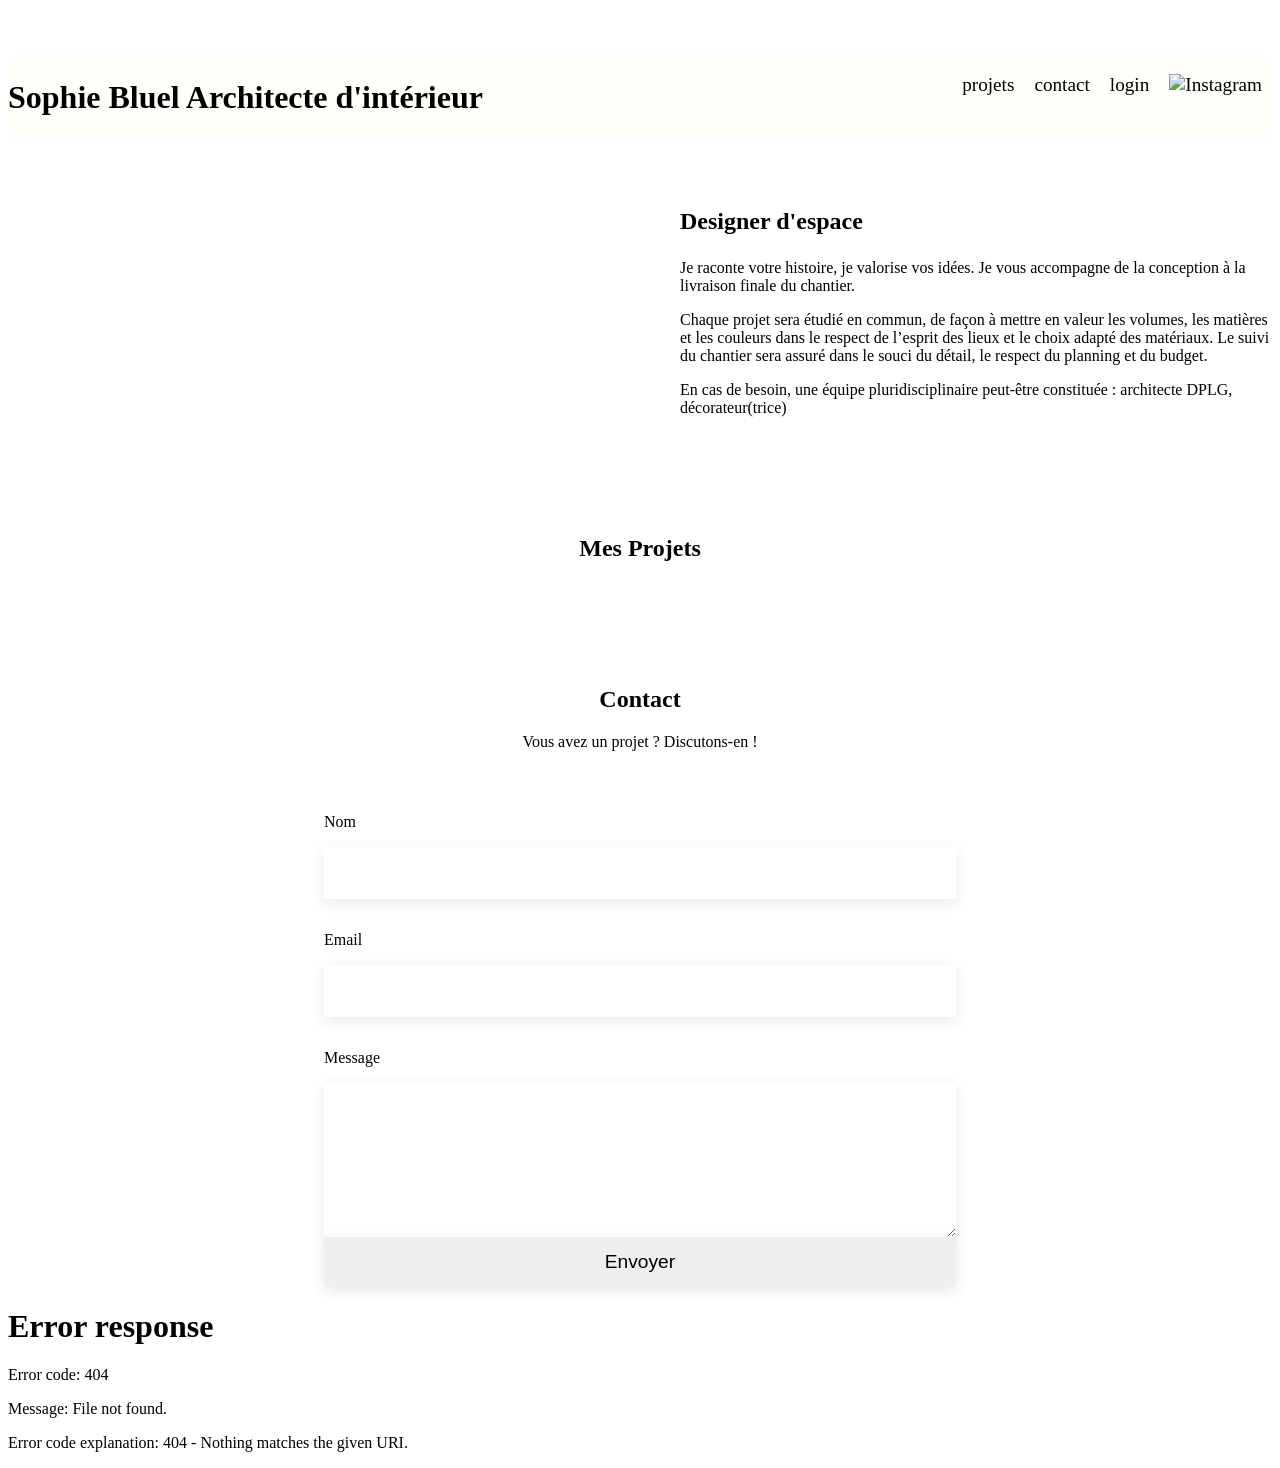
==== FrontEnd/index.html @ e0d150ce "implantation reussie du template header, refactorisation des fonctions" ====
<!DOCTYPE html>
<html lang="fr">
<head>
	<meta charset="UTF-8">
	<title>Sophie Bluel - Architecte d'intérieur</title>
	<meta name="viewport" content="width=device-width, initial-scale=1.0">
	<link rel="preconnect" href="https://fonts.googleapis.com">
	<link rel="preconnect" href="https://fonts.gstatic.com" crossorigin>
	<link href="https://fonts.googleapis.com/css2?family=Syne:wght@700;800&family=Work+Sans&display=swap" rel="stylesheet">
	<link href="https://fonts.googleapis.com/css2?&family=Material+Symbols+Outlined:opsz,wght,FILL,GRAD@24,400,0,0&icon_names=edit_square" rel="stylesheet">
	<meta name="description" content="">
	<link rel="stylesheet" href="./assets/style/style.css">
	<link rel="stylesheet" href="./assets/style/header.css">
	<link rel="stylesheet" href="./assets/style/footer.css">
	<link rel="stylesheet" href="./assets/style/index.css">
	<link rel="stylesheet" href="./assets/style/modale.css">
	<script type="module" src="./js/main.js" defer></script>
</head>
<body>
	<div id="modal1" style="display: none;">
		<div class="modal-wrapper">
			<button id="fermer-modal">Fermer</button>
		</div>
	</div>
<div id="header-container"></div>
<!--<header>
	<div id="banniere-edit" style="display: none;">
		<span class="material-symbols-outlined">edit_square</span>
		<p>Mode édition</p>
	</div>
	<div id="header-content">
		<h1>Sophie Bluel <span>Architecte d'intérieur</span></h1>
		<nav>
			<ul>
				<li><a href="index.html#portfolio">projets</a></li>
				<li><a href="index.html#contact">contact</a></li>
				<li id="login-link" class="hidden"><a href="connexion.html">login</a></li>
				<li id="logout-link" ><a>logout</a></li>
				<li><img src="assets\icons\instagram.png" alt="Instagram"></li>
			</ul>
		</nav>
	</div>
</header>-->
<main>
	<section id="introduction">
		<figure>
			<img src="./assets/images/sophie-bluel.png" alt="">
		</figure>
		<article>
			<h2>Designer d'espace</h2>
			<p>Je raconte votre histoire, je valorise vos idées. Je vous accompagne de la conception à la livraison finale du chantier.</p>
			<p>Chaque projet sera étudié en commun, de façon à mettre en valeur les volumes, les matières et les couleurs dans le respect de l’esprit des lieux et le choix adapté des matériaux. Le suivi du chantier sera assuré dans le souci du détail, le respect du planning et du budget.</p>
			<p>En cas de besoin, une équipe pluridisciplinaire peut-être constituée : architecte DPLG, décorateur(trice)</p>
		</article>
	</section>
	<section id="portfolio">
		<div id="projets">
			<h2>Mes Projets</h2>
			<a id="button" style="display: none;" >
				<span class="material-symbols-outlined">edit_square</span>
				<p>modifier</p>
			</a>
		</div>
		<div class="filtres" style="display: flex;"></div>
		<div class="gallery">
		</div>
	</section>
	<section id="contact">
		<h2>Contact</h2>
		<p>Vous avez un projet ? Discutons-en !</p>
		<form action="#" method="post">
			<label for="name">Nom</label>
			<input type="text" name="name" id="name">
			<label for="email">Email</label>
			<input type="email" name="email" id="email">
			<label for="message">Message</label>
			<textarea name="message" id="message" cols="30" rows="10"></textarea>
			<input type="submit" value="Envoyer">
		</form>
	</section>
</main>
<div id="footer-container"></div>
</body>
</html>
---- FrontEnd/assets/style/header.css ----
header {
	margin: 0;
	display: flex;
	flex-direction: column;
	
}
#header-content {
	display: flex;
	justify-content: space-between;
	margin: 50px 0;
	background-color: #FFFEF8;
}
#banniere-edit {
	width: 100%;
	margin: 0;
	display: flex;
	flex-direction: row;
	justify-content: center;
	background-color: black;
	color: #FFFFFF;
}
#banniere-edit p {
	font-family: 'Work Sans';
	font-size: 16px;
	margin:0;
	padding: 20px 10px;
}
#banniere-edit span {
	font-size: 16px;
	margin: 0;
	padding: 20px 0;
}
nav ul {
	display: flex;
	align-items: center;
	list-style-type: none;
}
.hidden {
	display: none;
}
nav li {
	padding: 0 10px;
	font-size: 1.2em;
}

nav a {
	cursor: pointer;
	text-decoration: none;
	color: inherit;
}

li:hover {
	color: #B1663C;
}
---- FrontEnd/assets/style/index.css ----
#introduction {
	display: flex;
	align-items: center;
}
#introduction figure {
	flex: 1
}
#introduction img {
	display: block;
	margin: auto;
	width: 80%;
}

#introduction article {
	flex: 1
}
#introduction h2 {
	margin-bottom: 1em;
}

#introduction p {
	margin-bottom: 0.5em;
}
#projets {
	display: flex;
	padding: 90px 0 30px 0;
	max-width: 800px;
	height: fit-content;
	margin: auto;
	justify-content: center;
	position: relative;
}
#projets h2 {
	margin-bottom: 1em;
	text-align: center;
}

#button {
	all: unset;
	cursor: pointer;
	padding-top: 10px;
	display: flex;
	position: absolute;
	right: 190px;
}
#button span{
	font-size: 16px;
}
#button p {
	font-size: 14px;
	margin-left: 8px;
}
#button:hover {
	color:#B1663C;
}
.filtres-off{
	display: none;
}
.filtres {
	max-width: 585px;
	display: flex;
	flex-direction: row;
	margin:auto;
	justify-content: space-between;
}

.filtres button {
	font-family: 'Syne';
	font-weight: 700;
	font-size: 16px;
	color: #1D6154;
	background-color: white;
	display: flex;
    flex-direction: row;
    width: fit-content;
    height: 37px;
    padding-left: 10px;
    padding-right: 10px;
    border: 2px solid #1D6154;
    border-radius: 25px;
    justify-content: center;
    align-items: center;
    column-gap: 8px;
    cursor: pointer;
    box-sizing: border-box;

}
.filtres .clicked {
	color: white;
	background-color: #1D6154;
}

.filtres button:hover {
	color: white;
	background-color: #1D6154;
}

.gallery {
	margin-top: 50px;
	width: 100%;
	display: grid;
	grid-template-columns: 1fr 1fr 1fr;
	grid-column-gap: 20px;
	grid-row-gap: 20px;
}

.gallery img {
	width: 100%;

}
#contact {
	width: 50%;
margin: auto;
}
#contact > * {
	text-align: center;

}
#contact h2{
	margin-bottom: 20px;
}
#contact form {
	text-align: left;
	margin-top:30px;
	display: flex;
	flex-direction: column;
}
#contact input {
	height: 50px;
	font-size: 1.2em;
	border: none;
	box-shadow: 0px 4px 14px rgba(0, 0, 0, 0.09);
}
#contact label {
	margin: 2em 0 1em 0;
}
#contact textarea {
	border: none;
	box-shadow: 0px 4px 14px rgba(0, 0, 0, 0.09);
}
---- FrontEnd/assets/style/modale.css ----
#modal1 {
    display: flex;
    align-items: center;
    justify-content: center;
    position: fixed;
    top: 0;
    left: 0;
    width:100%;
    height:100%;
    background-color: rgba(0, 0, 0, 0.8);
    z-index: 999;
}
.modal-wrapper {
    width: 630px;
    height: 80%;
    background-color:  #FFFEF8;
    border-radius: 20px;
    z-index: 1000;

}
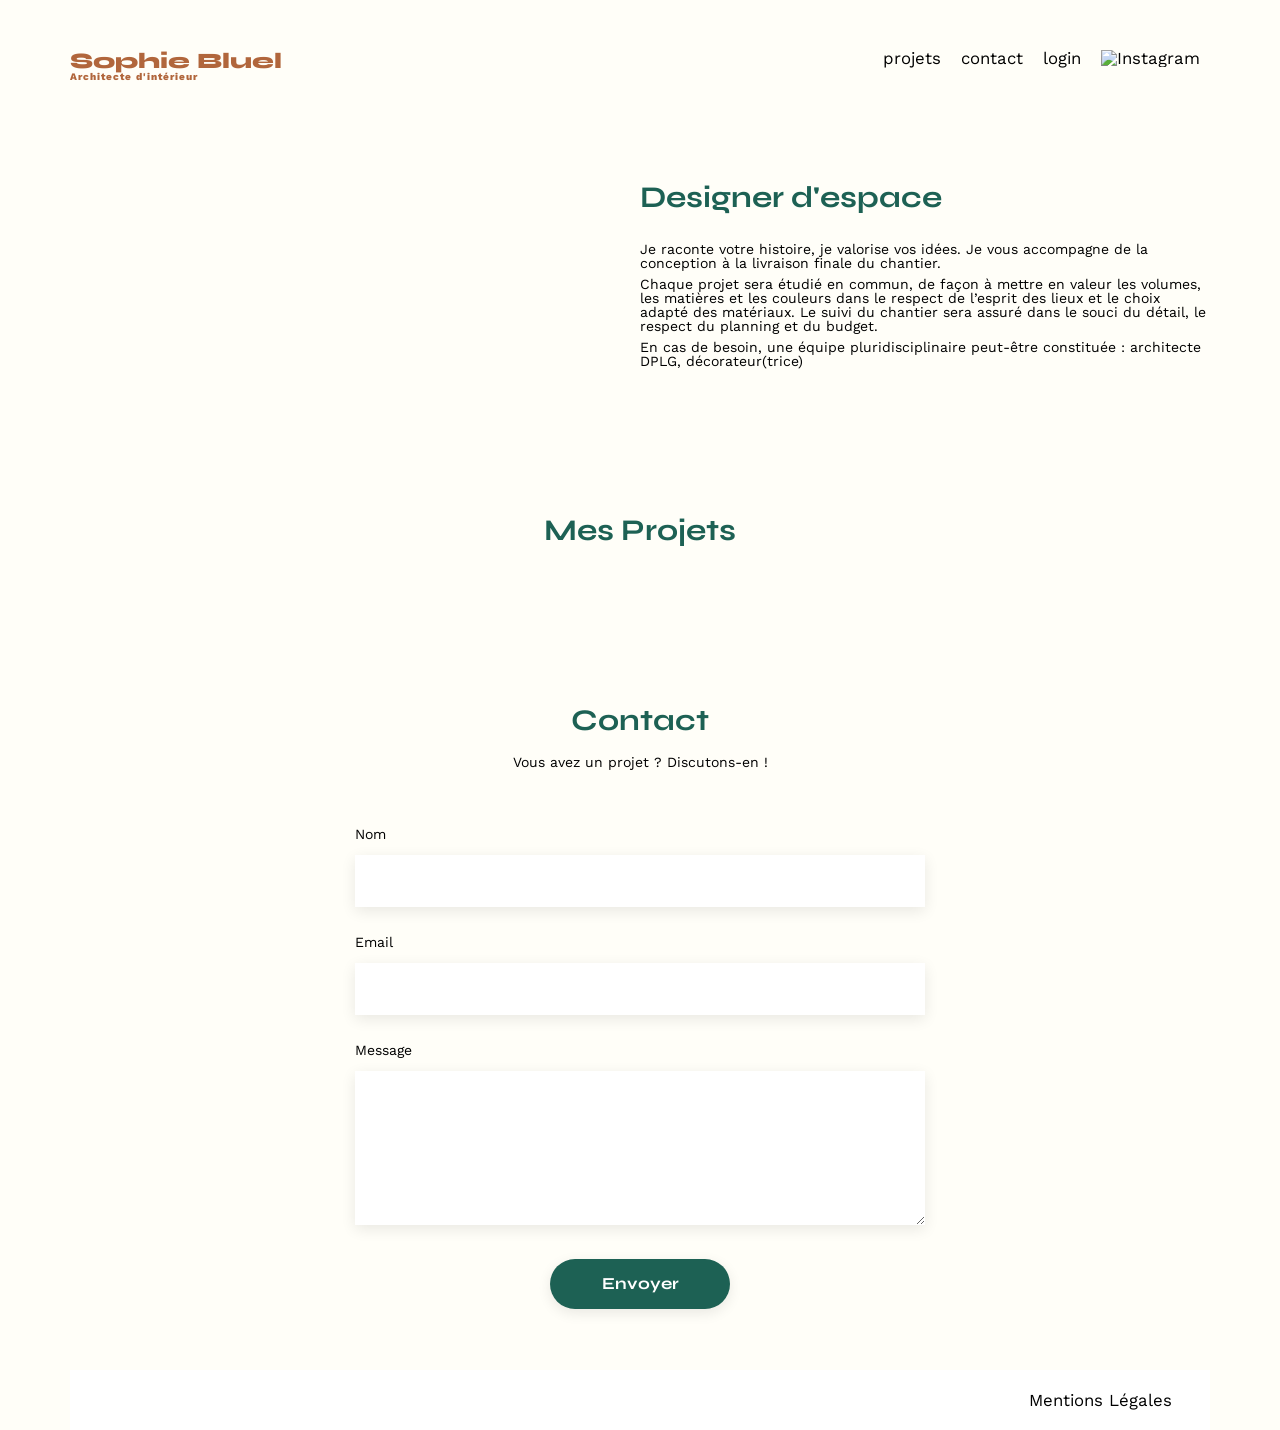
==== commit ad53d4f9: "version du 0302, avec suppression fichiers, ajout en cours" ====
--- a/FrontEnd/index.html
+++ b/FrontEnd/index.html
@@ -19,28 +19,46 @@
 <body>
 	<div id="modal1" style="display: none;">
 		<div class="modal-wrapper">
-			<button id="fermer-modal">Fermer</button>
+			<div id="modal-gallery" style="display: flex;">
+				<button class="fermer-modal"><img src="assets/icons/cross-close.png" alt="Fermer"></button>
+				<h2>Galerie photo</h2>
+				<div id="erreur-suppression" class="erreur-message"></div>
+				<div class="photo-gallery"></div>
+				<div class="ajout-container">
+					<button id="btn-ajout" class="btn-modal">Ajouter une photo</button>
+				</div>
+			</div>
+			<div id="modal-add" style="display: none;">
+				<div class="button-wrapper">
+					<button id="retour-gallery"><img src="assets/icons/fleche-retour.png" alt="Retour Galerie"></button>
+					<button class="fermer-modal"><img src="assets/icons/cross-close.png" alt="Fermer"></button>
+				</div>
+				<h2>Ajout photo</h2>
+				<form>
+					<div class ="img-dropzone">
+						<div class="dropzone-content" style="display:flex">
+							<img src="assets/icons/stylised-picture.png">
+							<button id="file-select" class="btn-modal">+ Ajouter photo</button>
+							<input type="file" id="img-upload" style="display: none">>
+							<p class="message-img-type" style="display:block">jpg, png : 4mo max</p>
+							<p class="erreur-img-type" style="display:none">jpg, png : 4mo max</p>
+						</div>
+						<img id="preview" src="" alt="apreçu de la photo" style="display: none;">
+					</div>
+					<label for="titre">Titre</label>
+					<input type="text" name="titre" id="titre">
+					<label for="categorie">Catégorie</label>
+					<select id="categorie" name="categorie" class="cat-opt">
+						<option value="0"></option>
+					</select>
+				</form>
+				<div class="ajout-container">
+					<button id="btn-valider" class="btn-modal incomplet">Valider</button>
+				</div>
+			</div>
 		</div>
 	</div>
 <div id="header-container"></div>
-<!--<header>
-	<div id="banniere-edit" style="display: none;">
-		<span class="material-symbols-outlined">edit_square</span>
-		<p>Mode édition</p>
-	</div>
-	<div id="header-content">
-		<h1>Sophie Bluel <span>Architecte d'intérieur</span></h1>
-		<nav>
-			<ul>
-				<li><a href="index.html#portfolio">projets</a></li>
-				<li><a href="index.html#contact">contact</a></li>
-				<li id="login-link" class="hidden"><a href="connexion.html">login</a></li>
-				<li id="logout-link" ><a>logout</a></li>
-				<li><img src="assets\icons\instagram.png" alt="Instagram"></li>
-			</ul>
-		</nav>
-	</div>
-</header>-->
 <main>
 	<section id="introduction">
 		<figure>
--- a/FrontEnd/assets/style/style.css
+++ b/FrontEnd/assets/style/style.css
@@ -0,0 +1,101 @@
+/* http://meyerweb.com/eric/tools/css/reset/
+   v2.0 | 20110126
+   License: none (public domain)
+*/
+
+html, body, div, span, applet, object, iframe,
+h1, h2, h3, h4, h5, h6, p, blockquote, pre,
+a, abbr, acronym, address, big, cite, code,
+del, dfn, em, img, ins, kbd, q, s, samp,
+small, strike, strong, sub, sup, tt, var,
+b, u, i, center,
+dl, dt, dd, ol, ul, li,
+fieldset, form, label, legend,
+table, caption, tbody, tfoot, thead, tr, th, td,
+article, aside, canvas, details, embed,
+figure, figcaption, footer, header, hgroup,
+menu, nav, output, ruby, section, summary,
+time, mark, audio, video {
+	margin: 0;
+	padding: 0;
+	border: 0;
+	font-size: 100%;
+	font: inherit;
+	vertical-align: baseline;
+}
+/* HTML5 display-role reset for older browsers */
+article, aside, details, figcaption, figure,
+footer, header, hgroup, menu, nav, section {
+	display: block;
+}
+body {
+	line-height: 1;
+	background-color: #FFFEF8;
+}
+ol, ul {
+	list-style: none;
+}
+blockquote, q {
+	quotes: none;
+}
+blockquote:before, blockquote:after,
+q:before, q:after {
+	content: '';
+	content: none;
+}
+table {
+	border-collapse: collapse;
+	border-spacing: 0;
+}
+/** end reset css**/
+body {
+	max-width: 1140px;
+	margin:auto;
+	font-family: 'Work Sans' ;
+	font-size: 14px;
+}
+main {
+	
+}
+section {
+	margin: 50px 0
+}
+h1{
+	display: flex;
+	flex-direction: column;
+	font-family: 'Syne';
+	font-size: 22px;
+	font-weight: 800;
+	color: #B1663C
+}
+h1 > span {
+	font-family: 'Work Sans';
+	font-size:10px;
+	letter-spacing: 0.1em;
+}
+h2{
+	font-family: 'Syne';
+	font-weight: 700;
+	font-size: 30px;
+	color: #1D6154
+}
+input[type="submit"]{
+	font-family: 'Syne';
+	font-weight: 700;
+	color: white;
+	background-color: #1D6154;
+	margin : 2em auto ;
+	width: 180px;
+	text-align: center;
+	border-radius: 60px ;
+}
+
+.erreur-message {
+	color: #ca1f1f;
+	font-weight: 600;
+}
+
+
+
+
+
--- a/FrontEnd/assets/style/footer.css
+++ b/FrontEnd/assets/style/footer.css
@@ -0,0 +1,11 @@
+footer {
+	height: 60px;
+	background-color: #FFFFFF;
+}
+footer nav ul {
+	height: 60px;
+	display: flex;
+	justify-content: flex-end;
+	align-items: center;
+	margin: 2em;
+}
--- a/FrontEnd/assets/style/modale.css
+++ b/FrontEnd/assets/style/modale.css
@@ -9,12 +9,186 @@
     height:100%;
     background-color: rgba(0, 0, 0, 0.8);
     z-index: 999;
+    overflow: scroll;
 }
 .modal-wrapper {
-    width: 630px;
-    height: 80%;
+    width: 44vw;
+    max-width: 630px;
+    height:90%;
+    max-height: 688px;
     background-color:  #FFFEF8;
     border-radius: 20px;
     z-index: 1000;
+}
+#modal-gallery {
+    padding: 0;
+    width:100%;
+    height: 100%;
+    display: flex;
+    flex-direction: column;
+    align-items: center;
+    box-sizing: border-box;
+}
 
+#modal1 h2{
+    margin: 0;
+    padding: 20px;
+    font-family: 'Work Sans';
+    font-size: 26px;
+   
+}
+.photo-gallery {
+    margin-top: 20px;
+	width: 66.67%;
+    height: 50%;
+    overflow:auto;
+	display: grid;
+	grid-template-columns: 1fr 1fr 1fr 1fr 1fr;
+	grid-column-gap: 9px;
+	grid-row-gap: 30px;
+    margin-bottom: 30px;
+} 
+.photo-gallery figure {
+    width: 100%;
+    position: relative;
+    box-sizing: border-box;
+}
+.trash{
+    cursor: pointer;
+    all: unset;
+    display: flex;
+    align-items: center;
+    justify-content: center;
+    position: absolute;
+    top: 6px;
+    right: 5px;
+    width: 17px;
+    height: 17px;
+    border-radius: 2px;
+    background-color: black;
+}
+.photo-gallery img {
+    max-width: 100%;
+    box-sizing: border-box;
+}
+.ajout-container{
+    display: flex;
+    justify-content: center;
+    width: 66.67%;
+    margin-top: auto;
+    border-top: #B3B3B3 1px solid;
+
+}
+.btn-modal {
+    all:unset;
+    font-family: 'Syne';
+    font-size: (1.4vh, 14px);
+	font-weight: 700;
+	color: white;
+	background-color: #1D6154;
+	margin : 2vh;
+    padding: 10px;
+	width: 180px;
+	text-align: center;
+	border-radius: 60px;
+}
+
+#modal-add {
+    width:100%;
+    height: 100%;
+    display: flex;
+    flex-direction: column;
+    align-items: center;
+    box-sizing: border-box;
+}
+.button-wrapper {
+    width: 100%;
+    display: flex;
+    flex-direction: row;
+    justify-content: space-between;
+}
+#modal-add .img-dropzone {
+    width: 100%;
+    height: 40%;
+    border-radius: 5px;
+    background-color: #E8F1F6;
+    border:#E8F1F6 2px solid;
+}
+.dropzone-content {
+    width: 100%;
+    height: 100%;
+    display: flex;
+    flex-direction: column;
+    align-items: center;
+    row-gap: clamp(8px, 1.3vh, 13px);
+    padding: clamp(8px, 2vh, 18px);
+    box-sizing: border-box;
+}
+#modal-add .dropzone-content img {
+    height: 35%;
+}
+#modal-add .dropzone-content button {
+    height: clamp(22px, 4vh, 36px);
+    padding: clamp(5px, 1vh, 10px);
+    background-color: #CBD6DC;
+    color: #306685;
+    margin: 0;
+    box-sizing: border-box;
+}
+#modal-add .dropzone-content p {
+    margin: 0;
+    padding: 0;
+    font-family: 'Work Sans';
+    font-size: 10px;
+    box-sizing: border-box;
+}
+.erreur-img-type {
+    color:red;
+}
+#modal-add .img-dropzone.dragover {
+    border:#306685 2px dashed;
+}
+#preview {
+    margin: auto;
+    max-height: 100%;
+    width: auto;
+}
+#modal-add form {
+    width: 66.67%;
+    max-height: 50vh;
+    text-align: left;
+	display: flex;
+	flex-direction: column;
+}
+#modal-add input, select {
+	height: 50px;
+	font-size: 14px;
+	border: none;
+	box-shadow: 0px 4px 14px rgba(0, 0, 0, 0.09);
+}
+#modal-add label {
+	margin: 2em 0 1em 0;
+}
+#modal-add textarea {
+	border: none;
+	box-shadow: 0px 4px 14px rgba(0, 0, 0, 0.09);
+}
+.btn-modal.incomplet {
+    background-color: #A7A7A7;
+}
+
+#retour-gallery {
+    width: 21px;
+    margin-right: auto;
+    cursor: pointer;
+    all: unset;
+    padding: 24px 0 0 30px;
+}
+
+.fermer-modal {
+    cursor: pointer;
+    all: unset;
+    margin-left:auto;
+    padding: 30px 30px 0 0;
+    
 }
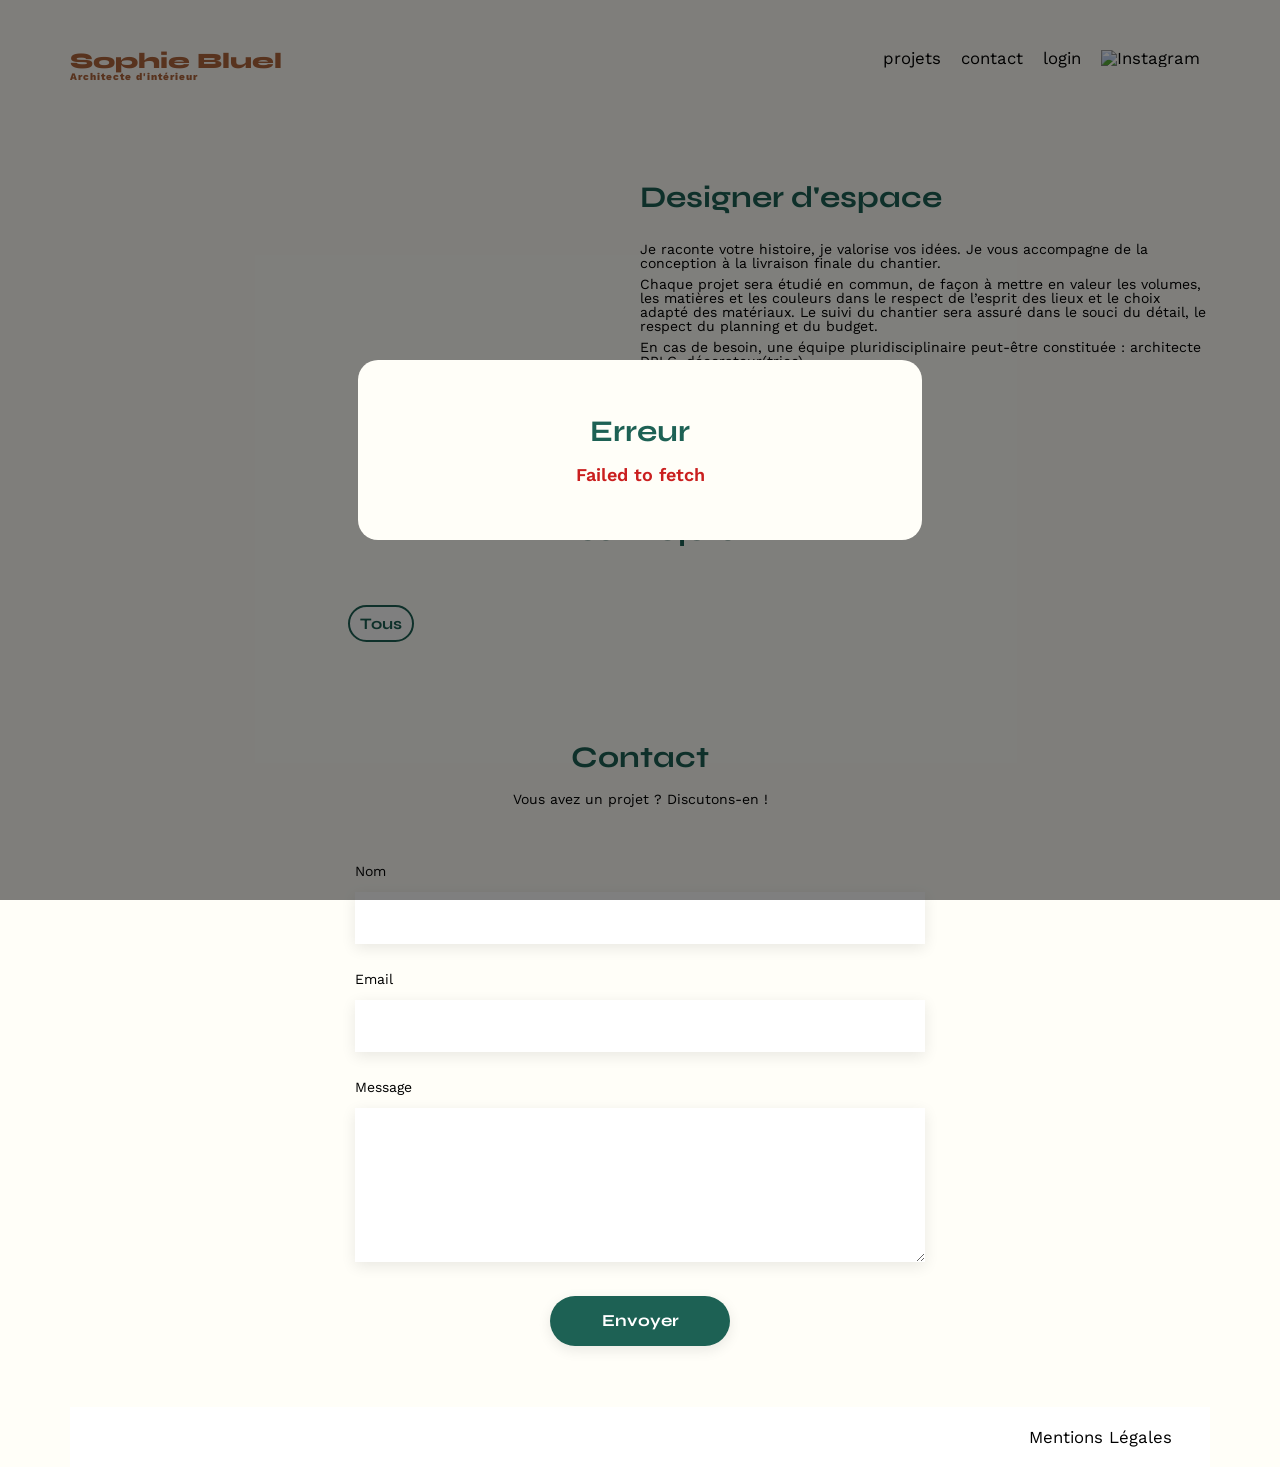
==== commit 5cf3afce: "ajout fenetre erreur, patch bug ajout projet" ====
--- a/FrontEnd/index.html
+++ b/FrontEnd/index.html
@@ -14,89 +14,16 @@
 	<link rel="stylesheet" href="./assets/style/footer.css">
 	<link rel="stylesheet" href="./assets/style/index.css">
 	<link rel="stylesheet" href="./assets/style/modale.css">
+	<link rel="stylesheet" href="./assets/style/connexion.css">
+	<link rel="stylesheet" href="./assets/style/erreur.css">
 	<script type="module" src="./js/main.js" defer></script>
 </head>
 <body>
-	<div id="modal1" style="display: none;">
-		<div class="modal-wrapper">
-			<div id="modal-gallery" style="display: flex;">
-				<button class="fermer-modal"><img src="assets/icons/cross-close.png" alt="Fermer"></button>
-				<h2>Galerie photo</h2>
-				<div id="erreur-suppression" class="erreur-message"></div>
-				<div class="photo-gallery"></div>
-				<div class="ajout-container">
-					<button id="btn-ajout" class="btn-modal">Ajouter une photo</button>
-				</div>
-			</div>
-			<div id="modal-add" style="display: none;">
-				<div class="button-wrapper">
-					<button id="retour-gallery"><img src="assets/icons/fleche-retour.png" alt="Retour Galerie"></button>
-					<button class="fermer-modal"><img src="assets/icons/cross-close.png" alt="Fermer"></button>
-				</div>
-				<h2>Ajout photo</h2>
-				<form>
-					<div class ="img-dropzone">
-						<div class="dropzone-content" style="display:flex">
-							<img src="assets/icons/stylised-picture.png">
-							<button id="file-select" class="btn-modal">+ Ajouter photo</button>
-							<input type="file" id="img-upload" style="display: none">>
-							<p class="message-img-type" style="display:block">jpg, png : 4mo max</p>
-							<p class="erreur-img-type" style="display:none">jpg, png : 4mo max</p>
-						</div>
-						<img id="preview" src="" alt="apreçu de la photo" style="display: none;">
-					</div>
-					<label for="titre">Titre</label>
-					<input type="text" name="titre" id="titre">
-					<label for="categorie">Catégorie</label>
-					<select id="categorie" name="categorie" class="cat-opt">
-						<option value="0"></option>
-					</select>
-				</form>
-				<div class="ajout-container">
-					<button id="btn-valider" class="btn-modal incomplet">Valider</button>
-				</div>
-			</div>
-		</div>
-	</div>
+<div id="modale-edit-container"></div>
+<div id="modale-erreur-container"></div>
 <div id="header-container"></div>
-<main>
-	<section id="introduction">
-		<figure>
-			<img src="./assets/images/sophie-bluel.png" alt="">
-		</figure>
-		<article>
-			<h2>Designer d'espace</h2>
-			<p>Je raconte votre histoire, je valorise vos idées. Je vous accompagne de la conception à la livraison finale du chantier.</p>
-			<p>Chaque projet sera étudié en commun, de façon à mettre en valeur les volumes, les matières et les couleurs dans le respect de l’esprit des lieux et le choix adapté des matériaux. Le suivi du chantier sera assuré dans le souci du détail, le respect du planning et du budget.</p>
-			<p>En cas de besoin, une équipe pluridisciplinaire peut-être constituée : architecte DPLG, décorateur(trice)</p>
-		</article>
-	</section>
-	<section id="portfolio">
-		<div id="projets">
-			<h2>Mes Projets</h2>
-			<a id="button" style="display: none;" >
-				<span class="material-symbols-outlined">edit_square</span>
-				<p>modifier</p>
-			</a>
-		</div>
-		<div class="filtres" style="display: flex;"></div>
-		<div class="gallery">
-		</div>
-	</section>
-	<section id="contact">
-		<h2>Contact</h2>
-		<p>Vous avez un projet ? Discutons-en !</p>
-		<form action="#" method="post">
-			<label for="name">Nom</label>
-			<input type="text" name="name" id="name">
-			<label for="email">Email</label>
-			<input type="email" name="email" id="email">
-			<label for="message">Message</label>
-			<textarea name="message" id="message" cols="30" rows="10"></textarea>
-			<input type="submit" value="Envoyer">
-		</form>
-	</section>
-</main>
+<div id="page-accueil-container" style="display:block"></div>
+<div id="page-connexion-container"></div>
 <div id="footer-container"></div>
 </body>
 </html>
--- a/FrontEnd/assets/style/modale.css
+++ b/FrontEnd/assets/style/modale.css
@@ -11,6 +11,8 @@
     z-index: 999;
     overflow: scroll;
 }
+
+
 .modal-wrapper {
     width: 44vw;
     max-width: 630px;
@@ -19,7 +21,9 @@
     background-color:  #FFFEF8;
     border-radius: 20px;
     z-index: 1000;
+    box-sizing: border-box;
 }
+
 #modal-gallery {
     padding: 0;
     width:100%;
@@ -110,6 +114,7 @@
 #modal-add .img-dropzone {
     width: 100%;
     height: 40%;
+    max-height: 120px;
     border-radius: 5px;
     background-color: #E8F1F6;
     border:#E8F1F6 2px solid;
@@ -173,7 +178,7 @@
 	border: none;
 	box-shadow: 0px 4px 14px rgba(0, 0, 0, 0.09);
 }
-.btn-modal.incomplet {
+#btn-valider:disabled{
     background-color: #A7A7A7;
 }
 
--- a/FrontEnd/assets/style/connexion.css
+++ b/FrontEnd/assets/style/connexion.css
@@ -0,0 +1,47 @@
+/*Page de connexion*/
+
+#login-container {
+	width: 100%;
+	margin:auto;
+	padding: 13vh 0 35vh 0;
+	display:flex;
+	flex-direction: column;
+	align-items: center;
+}
+
+#login-container form {
+	display:flex;
+	flex-direction: column;
+}
+
+#login-container h2 {
+	padding-bottom: 30px;
+}
+
+#login-container input[type="email"], input[type="password"] {
+	width: 379px;
+	height: 50px;
+	font-size: 1.2em;
+	border: none;
+	box-shadow: 0px 4px 14px rgba(0, 0, 0, 0.09);
+}
+
+#login-container input[type="submit"]{
+	height: 36px;
+	width: 180px;
+	box-shadow: none;
+	border: none;
+	cursor: pointer;
+}
+
+#login-container label {
+	margin: 2em 0 1em 0;
+}
+
+#login-container a {
+	color: inherit;
+}
+
+#erreur-connexion h3 {
+	font-size: 18px;
+}
--- a/FrontEnd/assets/style/erreur.css
+++ b/FrontEnd/assets/style/erreur.css
@@ -0,0 +1,38 @@
+#modal2 {
+    display: flex;
+    align-items: center;
+    justify-content: center;
+    position: fixed;
+    top: 0;
+    left: 0;
+    width:100%;
+    height:100%;
+    background-color: rgba(0, 0, 0, 0.5);
+    z-index: 1001;
+    overflow: scroll;
+}
+.modal2-wrapper {
+    display: flex;
+    align-items: center;
+    justify-content: center;
+    width: 44vw;
+    max-width: 800px;
+    height: 20%;
+    max-height: 200px;
+    background-color:  #FFFEF8;
+    border-radius: 20px;
+    z-index: 1002; 
+}
+#erreur-container {
+    display: flex;
+    flex-direction: column;
+    align-items: center;
+    row-gap: 20px;
+    padding: 20px;
+}
+#erreur {
+    display: flex;
+    flex-direction: column;
+    text-align: center;
+    font-size: 18px;
+}
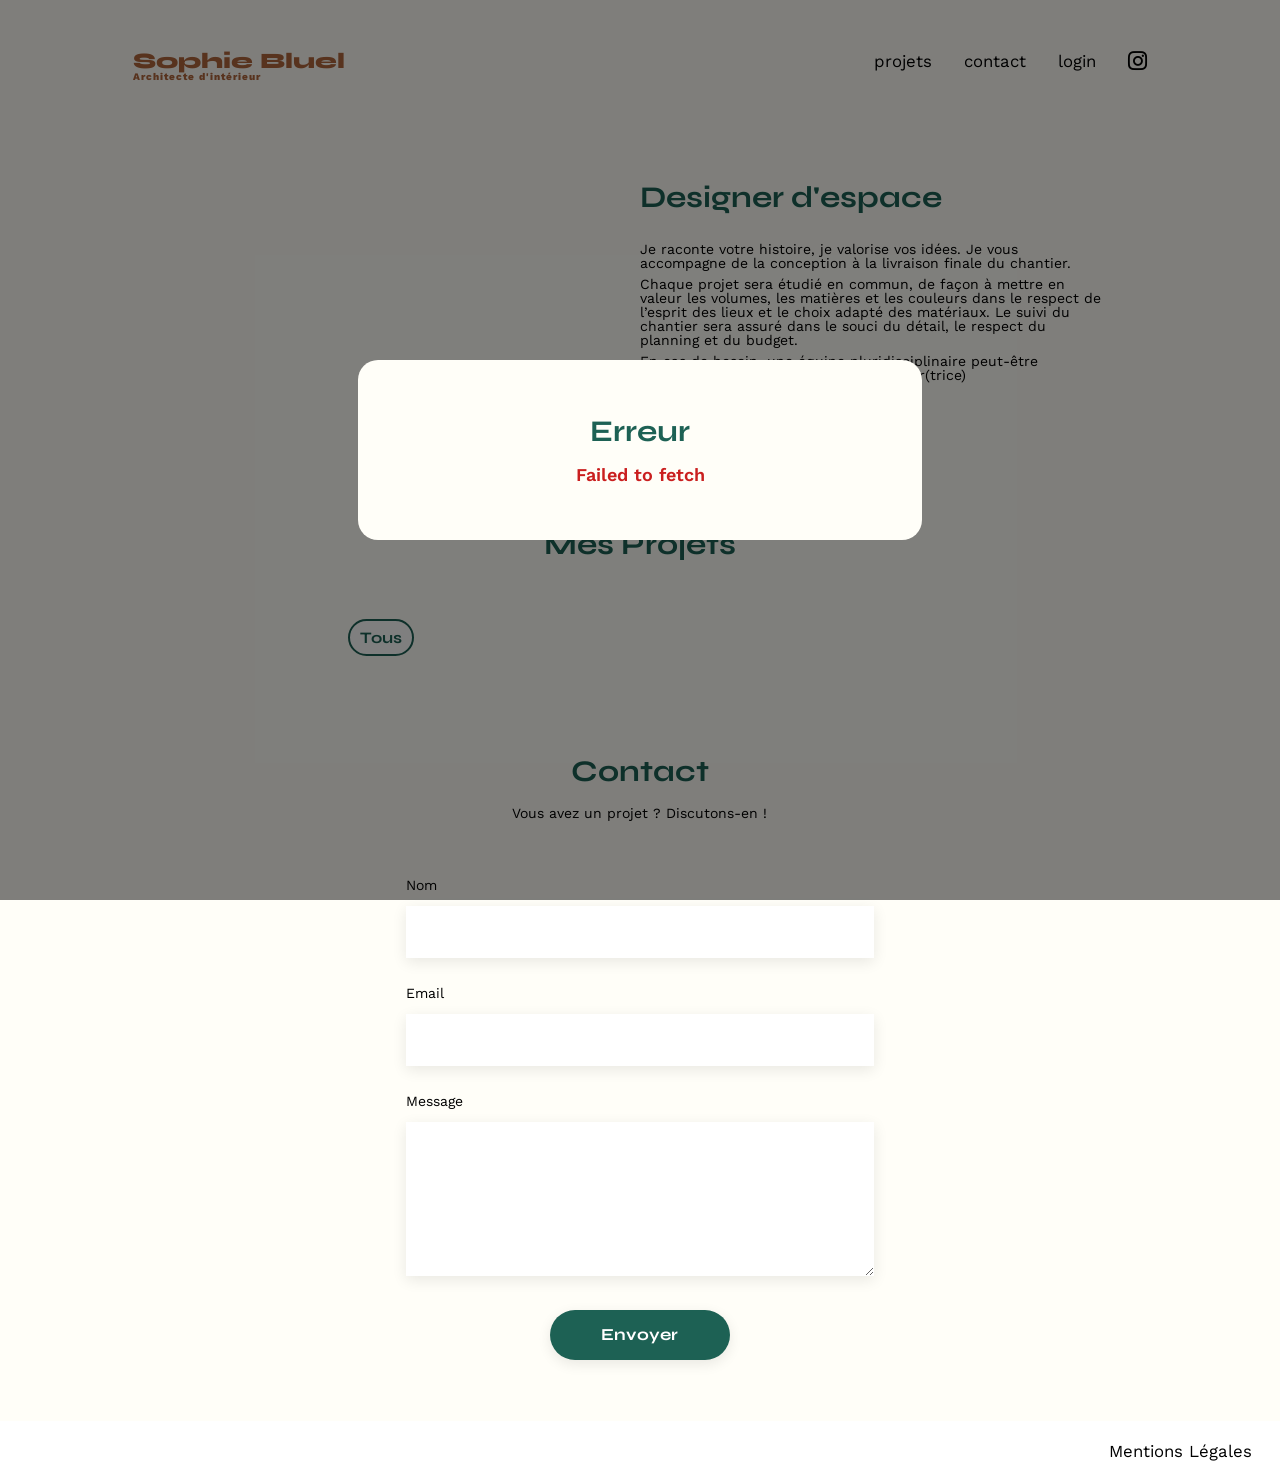
==== commit d58733d1: "Corrections bugs fonctions, rectification aspect conforme maquette" ====
--- a/FrontEnd/index.html
+++ b/FrontEnd/index.html
@@ -6,8 +6,8 @@
 	<meta name="viewport" content="width=device-width, initial-scale=1.0">
 	<link rel="preconnect" href="https://fonts.googleapis.com">
 	<link rel="preconnect" href="https://fonts.gstatic.com" crossorigin>
+	<link rel="stylesheet" href="https://cdnjs.cloudflare.com/ajax/libs/font-awesome/6.7.2/css/all.css" integrity="sha512-GmZYQ9SKTnOea030Tbiat0Y+jhnYLIpsGAe6QTnToi8hI2nNbVMETHeK4wm4MuYMQdrc38x+sX77+kVD01eNsQ==" crossorigin="anonymous" referrerpolicy="no-referrer" />
 	<link href="https://fonts.googleapis.com/css2?family=Syne:wght@700;800&family=Work+Sans&display=swap" rel="stylesheet">
-	<link href="https://fonts.googleapis.com/css2?&family=Material+Symbols+Outlined:opsz,wght,FILL,GRAD@24,400,0,0&icon_names=edit_square" rel="stylesheet">
 	<meta name="description" content="">
 	<link rel="stylesheet" href="./assets/style/style.css">
 	<link rel="stylesheet" href="./assets/style/header.css">
@@ -19,11 +19,17 @@
 	<script type="module" src="./js/main.js" defer></script>
 </head>
 <body>
-<div id="modale-edit-container"></div>
-<div id="modale-erreur-container"></div>
-<div id="header-container"></div>
-<div id="page-accueil-container" style="display:block"></div>
-<div id="page-connexion-container"></div>
-<div id="footer-container"></div>
+	<div id="banniere-edit" style="display: none;">
+		<i class="fa-regular fa-pen-to-square"></i>
+		<p>Mode édition</p>
+	</div>
+	<div id="modale-edit-container"></div>
+	<div id="modale-erreur-container"></div>
+	<div id="header-container"></div>
+	<main>
+		<div id="page-accueil-container" style="display:block"></div>
+		<div id="page-connexion-container"></div>
+	</main>
+	<div id="footer-container"></div>
 </body>
 </html>
--- a/FrontEnd/assets/style/style.css
+++ b/FrontEnd/assets/style/style.css
@@ -49,16 +49,18 @@
 }
 /** end reset css**/
 body {
-	max-width: 1140px;
+	max-width: 1440px;
 	margin:auto;
 	font-family: 'Work Sans' ;
 	font-size: 14px;
 }
 main {
-	
+	margin: 0 13.5vw;
+
 }
 section {
-	margin: 50px 0
+	margin: 50px 0;
+	box-sizing: border-box;
 }
 h1{
 	display: flex;
@@ -93,9 +95,4 @@
 .erreur-message {
 	color: #ca1f1f;
 	font-weight: 600;
-}
-
-
-
-
-
+}
--- a/FrontEnd/assets/style/header.css
+++ b/FrontEnd/assets/style/header.css
@@ -1,5 +1,6 @@
 header {
-	margin: 0;
+	margin-left: 10.4vw;
+	margin-right: 10.4vw;
 	display: flex;
 	flex-direction: column;
 	
@@ -9,6 +10,13 @@
 	justify-content: space-between;
 	margin: 50px 0;
 	background-color: #FFFEF8;
+}
+#header-content i{
+	font-size: 22px;
+}
+
+.checked span {
+	font-weight: bold;
 }
 #banniere-edit {
 	width: 100%;
@@ -25,13 +33,14 @@
 	margin:0;
 	padding: 20px 10px;
 }
-#banniere-edit span {
+#banniere-edit i {
 	font-size: 16px;
 	margin: 0;
 	padding: 20px 0;
 }
 nav ul {
 	display: flex;
+	column-gap: 2.5vw;
 	align-items: center;
 	list-style-type: none;
 }
@@ -39,7 +48,6 @@
 	display: none;
 }
 nav li {
-	padding: 0 10px;
 	font-size: 1.2em;
 }
 
@@ -49,6 +57,6 @@
 	color: inherit;
 }
 
-li:hover {
+nav a:hover {
 	color: #B1663C;
 }
--- a/FrontEnd/assets/style/index.css
+++ b/FrontEnd/assets/style/index.css
@@ -44,7 +44,7 @@
 	position: absolute;
 	right: 190px;
 }
-#button span{
+#button .fa-pen-to-square {
 	font-size: 16px;
 }
 #button p {
--- a/FrontEnd/assets/style/modale.css
+++ b/FrontEnd/assets/style/modale.css
@@ -58,7 +58,6 @@
     box-sizing: border-box;
 }
 .trash{
-    cursor: pointer;
     all: unset;
     display: flex;
     align-items: center;
@@ -66,10 +65,18 @@
     position: absolute;
     top: 6px;
     right: 5px;
-    width: 17px;
-    height: 17px;
+    width: 18px;
+    height: 18px;
     border-radius: 2px;
     background-color: black;
+}
+.clic-trash {
+    cursor: pointer;
+}
+.fa-solid.fa-trash-can {
+    font-size: 14px;
+    font-weight: 300;
+    color: white;
 }
 .photo-gallery img {
     max-width: 100%;
@@ -84,6 +91,7 @@
 
 }
 .btn-modal {
+    cursor: pointer;
     all:unset;
     font-family: 'Syne';
     font-size: (1.4vh, 14px);
@@ -180,6 +188,7 @@
 }
 #btn-valider:disabled{
     background-color: #A7A7A7;
+    cursor: not-allowed;
 }
 
 #retour-gallery {
@@ -196,4 +205,23 @@
     margin-left:auto;
     padding: 30px 30px 0 0;
     
+}
+
+.fa-solid {
+  font-size: 24px;
+  font-weight: 800;
+}
+
+.fa-arrow-left {
+    font-size: 24px;
+    font-weight: 800;
+}
+#btn-ajout {
+    cursor: pointer;
+}
+#btn-valider {
+    cursor: pointer;
+}
+#file-select {
+    cursor: pointer;
 }
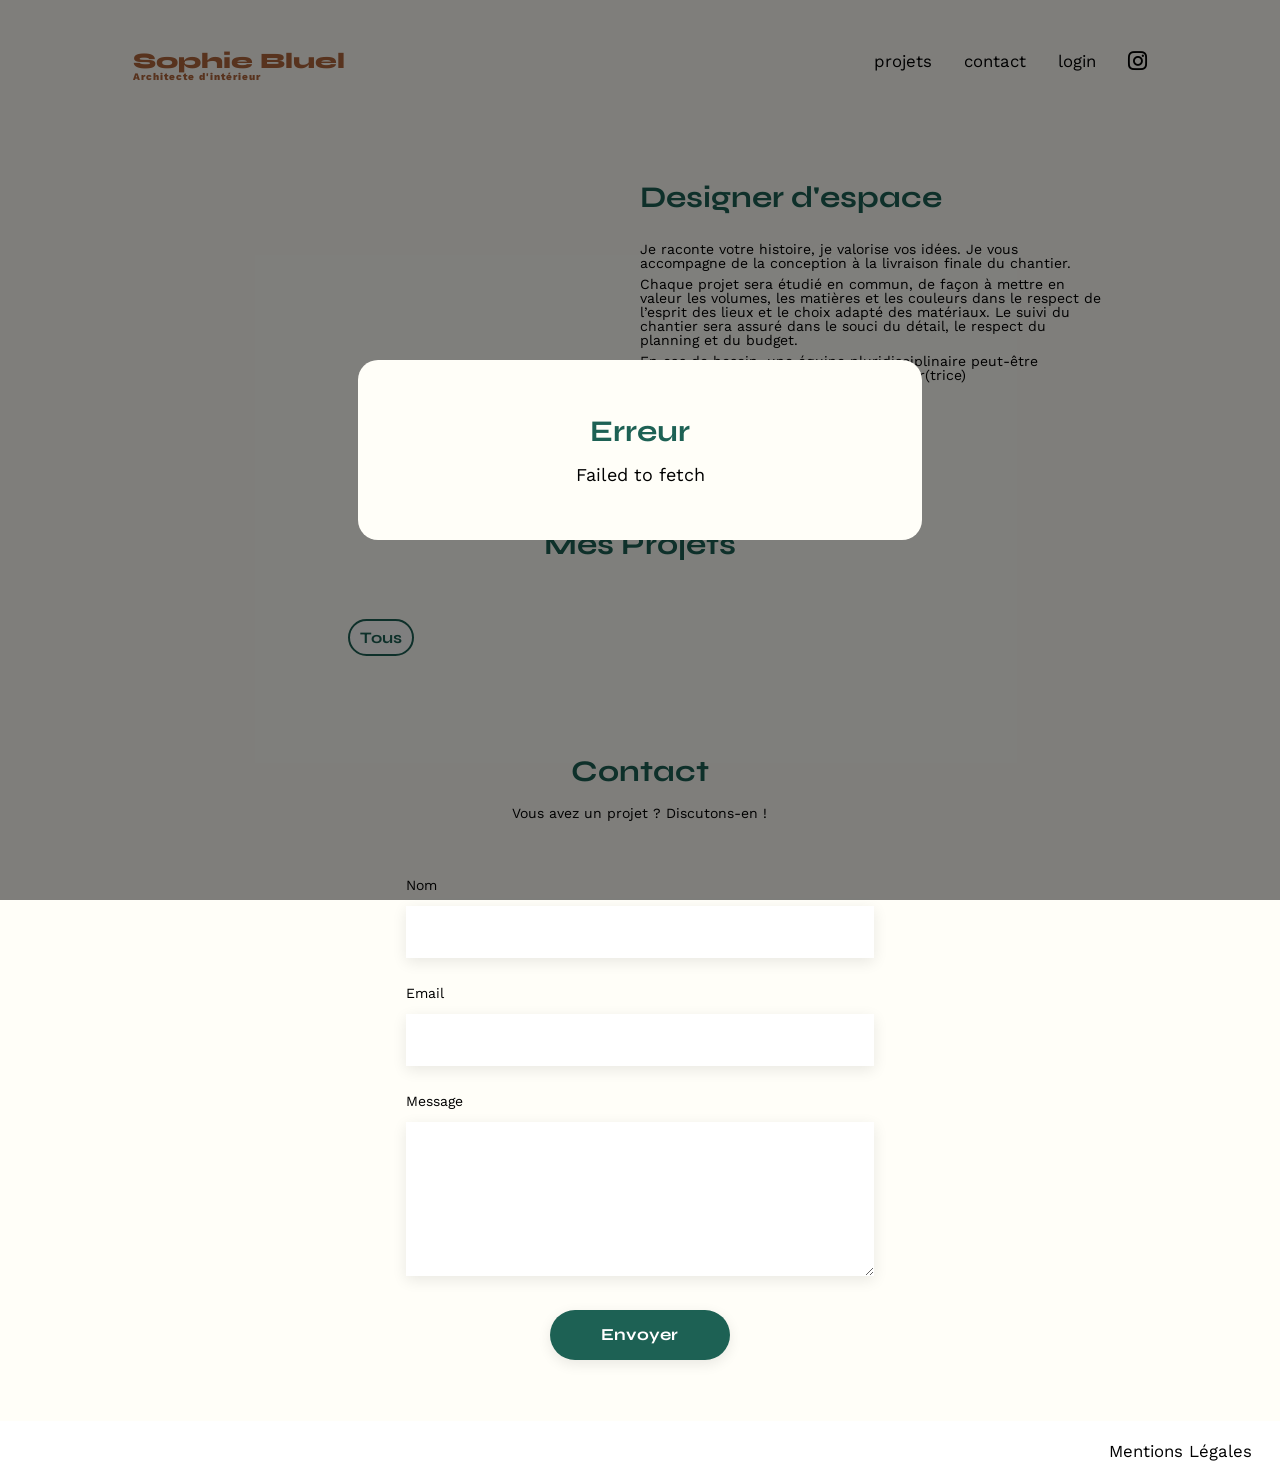
==== commit 67c6b9f0: "modification après soutenance" ====
--- a/FrontEnd/index.html
+++ b/FrontEnd/index.html
@@ -16,6 +16,7 @@
 	<link rel="stylesheet" href="./assets/style/modale.css">
 	<link rel="stylesheet" href="./assets/style/connexion.css">
 	<link rel="stylesheet" href="./assets/style/erreur.css">
+	<link rel="stylesheet" href="./assets/style/succes.css">
 	<script type="module" src="./js/main.js" defer></script>
 </head>
 <body>
--- a/FrontEnd/assets/style/style.css
+++ b/FrontEnd/assets/style/style.css
@@ -56,6 +56,7 @@
 }
 main {
 	margin: 0 13.5vw;
+	z-index: 1;
 
 }
 section {
@@ -92,7 +93,3 @@
 	border-radius: 60px ;
 }
 
-.erreur-message {
-	color: #ca1f1f;
-	font-weight: 600;
-}
--- a/FrontEnd/assets/style/header.css
+++ b/FrontEnd/assets/style/header.css
@@ -1,19 +1,32 @@
+#header-container {
+	/*position: sticky;*/
+	top: 0;
+	width: 100%;
+	background-color: #FFFEF8;
+	z-index: 995;
+}
+
 header {
-	margin-left: 10.4vw;
-	margin-right: 10.4vw;
+	padding-left: 10.4vw;
+	padding-right: 10.4vw;
 	display: flex;
 	flex-direction: column;
-	
+	z-index: 995;
 }
 #header-content {
 	display: flex;
 	justify-content: space-between;
 	margin: 50px 0;
 	background-color: #FFFEF8;
+	box-sizing: border-box;
 }
 #header-content i{
 	font-size: 22px;
 }
+
+/*#header-logo {
+	cursor: pointer;
+}*/
 
 .checked span {
 	font-weight: bold;
--- a/FrontEnd/assets/style/index.css
+++ b/FrontEnd/assets/style/index.css
@@ -30,6 +30,7 @@
 	margin: auto;
 	justify-content: center;
 	position: relative;
+	z-index: 1;
 }
 #projets h2 {
 	margin-bottom: 1em;
--- a/FrontEnd/assets/style/modale.css
+++ b/FrontEnd/assets/style/modale.css
@@ -104,6 +104,9 @@
 	text-align: center;
 	border-radius: 60px;
 }
+.btn-modal:active {
+    background-color: #0E2F28;
+}
 
 #modal-add {
     width:100%;
--- a/FrontEnd/assets/style/succes.css
+++ b/FrontEnd/assets/style/succes.css
@@ -0,0 +1,45 @@
+#modal3 {
+    display: flex;
+    align-items: center;
+    justify-content: center;
+    position: fixed;
+    top: 0;
+    left: 0;
+    width:100%;
+    height:100%;
+    background-color: rgba(0, 0, 0, 0.5);
+    z-index: 1001;
+    overflow: scroll;
+}
+.modal3-wrapper {
+    display: flex;
+    align-items: center;
+    justify-content: center;
+    width: 30vw;
+    max-width: 700px;
+    height: 20%;
+    max-height: 200px;
+    background-color:  #FFFEF8;
+    border-radius: 20px;
+    z-index: 1002; 
+}
+#succes-container {
+    display: flex;
+    flex-direction: column;
+    align-items: center;
+    row-gap: 10px;
+    padding: 20px;
+}
+#succes {
+    display: flex;
+    flex-direction: column;
+    text-align: center;
+    font-size: 18px;
+}
+#success h2 {
+    all: unset;
+}
+.succes-message {
+	color: #1D6154;
+	font-weight: 600;
+}
